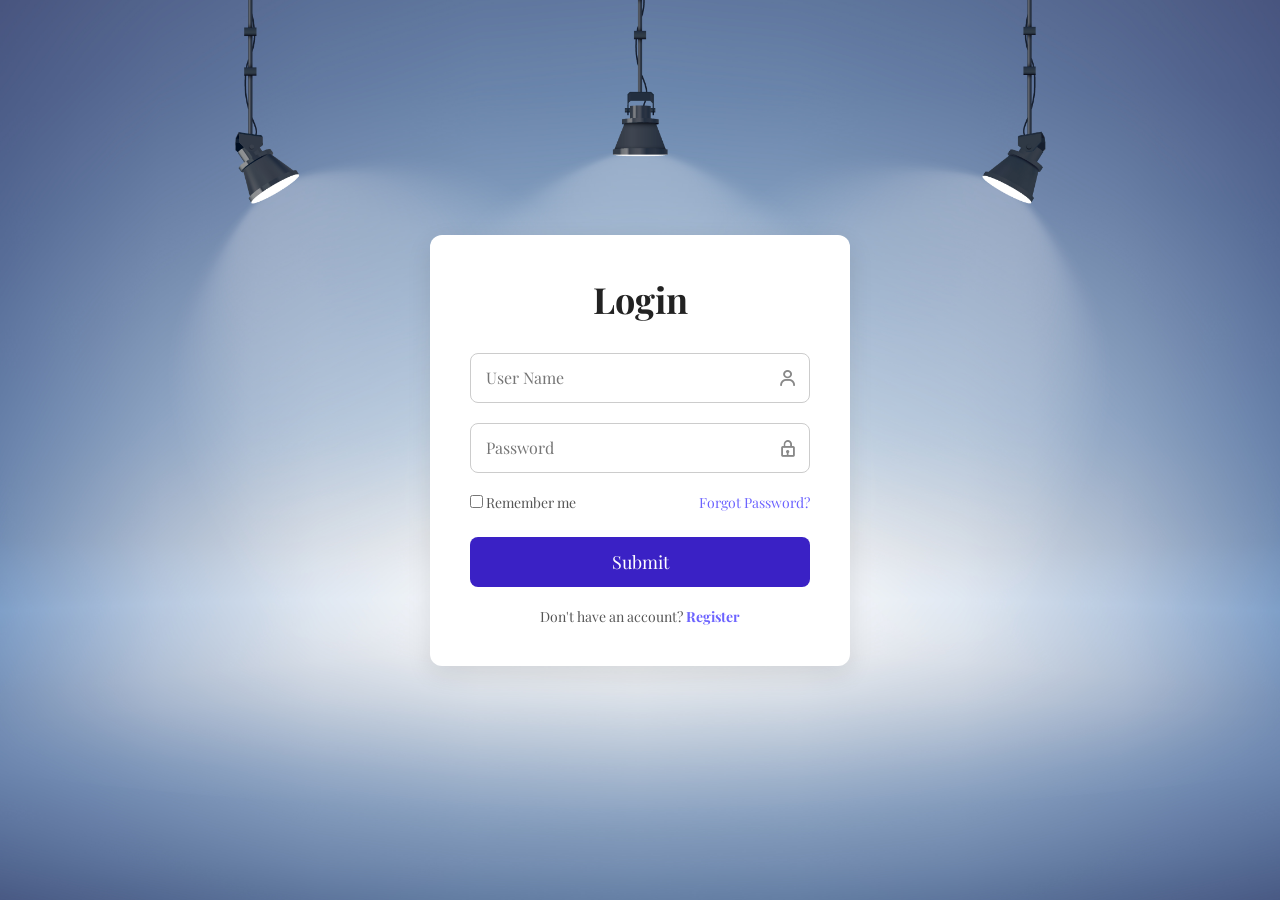
==== index.html @ 603d8886 "Rename main.html to index.html" ====
<!DOCTYPE html>
<html lang="en">
<head>
    <title>Login Form</title>
    <meta charset="UTF-8">
    <meta name="viewport" content="width=device-width, initial-scale=1.0">
    <link rel="stylesheet" href="style.css">
    <link href="https://unpkg.com/boxicons@2.1.4/css/boxicons.min.css" rel="stylesheet">
</head>
<body>

    <div class="login-container">
        <h1>Login</h1>

        <div class="input-login">
            <input type="text" placeholder="User Name">
            <i class="bx bx-user"></i>
        </div>

        <div class="input-login">
            <input type="password" placeholder="Password">
            <i class="bx bx-lock"></i>
        </div>

        <div class="remember-login">
            <label><input type="checkbox"> Remember me</label>
            <a href="">Forgot Password?</a>
        </div>

<button type="submit" class="btn" onclick="window.location.href='home.html'">Submit</button>
        <div class="register">
            <p>Don't have an account? <a href="Register">Register</a></p>
        </div>
    </div>

</body>
</html>
---- style.css ----
@import url('https://fonts.googleapis.com/css2?family=Playfair+Display:ital,wght@0,400..900;1,400..900&display=swap');

* {
    padding: 0;
    margin: 0;
    box-sizing: border-box;
    font-family: "Playfair Display", serif;
}

body {
    display: flex;
    justify-content: center;
    min-height: 100vh;
    align-items: center;
 background: url("images/1.jpg") no-repeat center center / cover;
}

.login-container {
    width: 420px;
    background-color: #fff;
    padding: 40px;
    border-radius: 12px;
    box-shadow: 0 8px 24px rgba(0, 0, 0, 0.1);
}

.login-container h1 {
    font-size: 36px;
    text-align: center;
    margin-bottom: 30px;
    color: #222;
}

.input-login {
    position: relative;
    width: 100%;
    margin-bottom: 20px;
}

.input-login input {
    width: 100%;
    height: 50px;
    padding: 0 40px 0 15px;
    border: 1px solid #ccc;
    border-radius: 8px;
    font-size: 16px;
    outline: none;
    transition: border-color 0.3s;
}

.input-login input:focus {
    border-color: #6c63ff;
}

.input-login i {
    position: absolute;
    right: 12px;
    top: 50%;
    transform: translateY(-50%);
    font-size: 20px;
    color: #888;
}

.remember-login {
    display: flex;
    justify-content: space-between;
    align-items: center;
    margin-bottom: 25px;
    font-size: 14px;
    color: #555;
}

.remember-login a {
    color: #6c63ff;
    text-decoration: none;
}

.remember-login a:hover {
    text-decoration: underline;
}

.btn {
    width: 100%;
    height: 50px;
    background-color: #3a21c5;
    color: #fff;
    border: none;
    border-radius: 8px;
    font-size: 18px;
    cursor: pointer;
    transition: background-color 0.3s;
}

.btn:hover {
    background-color: #574fd6;
}

.register {
    text-align: center;
    margin-top: 20px;
    font-size: 14px;
    color: #555;
}

.register a {
    color: #6c63ff;
    text-decoration: none;
    font-weight: bold;
}

.register a:hover {
    text-decoration: underline;
}
.home-container {
    display: flex;
    justify-content: center;
    align-items: center;
    min-height: 100vh;
}

.home-card {
    background-color: rgba(255, 255, 255, 0.9);
    padding: 50px;
    border-radius: 12px;
    text-align: center;
    max-width: 500px;
    box-shadow: 0 8px 24px rgba(0,0,0,0.2);
}

.home-card h1 {
    font-size: 40px;
    margin-bottom: 20px;
    color: #222;
}

.home-card p {
    font-size: 16px;
    color: #444;
    margin-bottom: 15px;
    line-height: 1.6;
}

.home-card a.btn {
    display: inline-block;
    margin-top: 10px;
    padding: 12px 30px;
    background-color: #3a21c5;
    color: #fff;
    border-radius: 8px;
    text-decoration: none;
    font-size: 16px;
    transition: background-color 0.3s;
}

.home-card a.btn:hover {
    background-color: #574fd6;
}
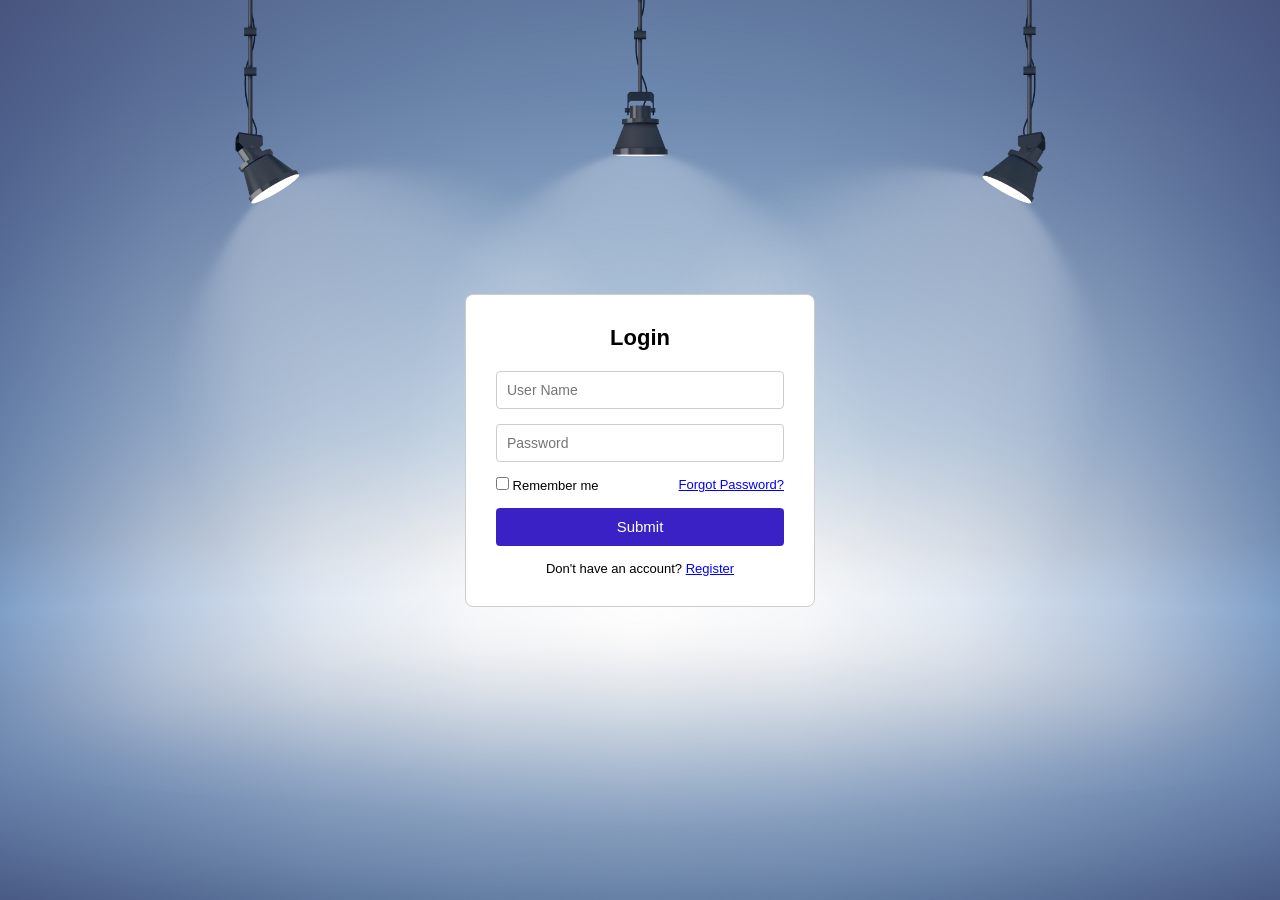
==== commit ac17cef6: "Update index.html" ====
--- a/index.html
+++ b/index.html
@@ -5,7 +5,6 @@
     <meta charset="UTF-8">
     <meta name="viewport" content="width=device-width, initial-scale=1.0">
     <link rel="stylesheet" href="style.css">
-    <link href="https://unpkg.com/boxicons@2.1.4/css/boxicons.min.css" rel="stylesheet">
 </head>
 <body>
 
--- a/style.css
+++ b/style.css
@@ -1,156 +1,99 @@
-@import url('https://fonts.googleapis.com/css2?family=Playfair+Display:ital,wght@0,400..900;1,400..900&display=swap');
-
 * {
-    padding: 0;
-    margin: 0;
-    box-sizing: border-box;
-    font-family: "Playfair Display", serif;
+  padding: 0;
+  margin: 0;
+  box-sizing: border-box;
+  font-family: Arial, sans-serif;
 }
-
 body {
-    display: flex;
-    justify-content: center;
-    min-height: 100vh;
-    align-items: center;
- background: url("images/1.jpg") no-repeat center center / cover;
+  display: flex;
+  justify-content: center;
+  min-height: 100vh;
+  align-items: center;
+  background: url("images/1.jpg") no-repeat center center / cover;
 }
-
 .login-container {
-    width: 420px;
-    background-color: #fff;
-    padding: 40px;
-    border-radius: 12px;
-    box-shadow: 0 8px 24px rgba(0, 0, 0, 0.1);
+  width: 350px;
+  background-color: #fff;
+  padding: 30px;
+  border-radius: 8px;
+  border: 1px solid #ccc;
 }
-
 .login-container h1 {
-    font-size: 36px;
-    text-align: center;
-    margin-bottom: 30px;
-    color: #222;
+  font-size: 22px;
+  text-align: center;
+  margin-bottom: 20px;
 }
-
 .input-login {
-    position: relative;
-    width: 100%;
-    margin-bottom: 20px;
+  width: 100%;
+  margin-bottom: 15px;
 }
-
 .input-login input {
-    width: 100%;
-    height: 50px;
-    padding: 0 40px 0 15px;
-    border: 1px solid #ccc;
-    border-radius: 8px;
-    font-size: 16px;
-    outline: none;
-    transition: border-color 0.3s;
+  width: 100%;
+  height: 38px;
+  padding: 0 10px;
+  border: 1px solid #ccc;
+  border-radius: 4px;
+  font-size: 14px;
+  outline: none;
 }
-
-.input-login input:focus {
-    border-color: #6c63ff;
+.remember-login {
+  display: flex;
+  justify-content: space-between;
+  align-items: center;
+  margin-bottom: 15px;
+  font-size: 13px;
 }
-
-.input-login i {
-    position: absolute;
-    right: 12px;
-    top: 50%;
-    transform: translateY(-50%);
-    font-size: 20px;
-    color: #888;
+.remember-login a {
+  color: blue;
 }
-
-.remember-login {
-    display: flex;
-    justify-content: space-between;
-    align-items: center;
-    margin-bottom: 25px;
-    font-size: 14px;
-    color: #555;
+.btn {
+  width: 100%;
+  height: 38px;
+  background-color: #3a21c5;
+  color: #fff;
+  border: none;
+  border-radius: 4px;
+  font-size: 15px;
+  cursor: pointer;
 }
-
-.remember-login a {
-    color: #6c63ff;
-    text-decoration: none;
+.register {
+  text-align: center;
+  margin-top: 15px;
+  font-size: 13px;
 }
-
-.remember-login a:hover {
-    text-decoration: underline;
-}
-
-.btn {
-    width: 100%;
-    height: 50px;
-    background-color: #3a21c5;
-    color: #fff;
-    border: none;
-    border-radius: 8px;
-    font-size: 18px;
-    cursor: pointer;
-    transition: background-color 0.3s;
-}
-
-.btn:hover {
-    background-color: #574fd6;
-}
-
-.register {
-    text-align: center;
-    margin-top: 20px;
-    font-size: 14px;
-    color: #555;
-}
-
 .register a {
-    color: #6c63ff;
-    text-decoration: none;
-    font-weight: bold;
-}
-
-.register a:hover {
-    text-decoration: underline;
+  color: blue;
 }
 .home-container {
-    display: flex;
-    justify-content: center;
-    align-items: center;
-    min-height: 100vh;
+  display: flex;
+  justify-content: center;
+  align-items: center;
+  min-height: 100vh;
 }
-
 .home-card {
-    background-color: rgba(255, 255, 255, 0.9);
-    padding: 50px;
-    border-radius: 12px;
-    text-align: center;
-    max-width: 500px;
-    box-shadow: 0 8px 24px rgba(0,0,0,0.2);
+  background-color: #fff;
+  padding: 35px;
+  border-radius: 8px;
+  border: 1px solid #ccc;
+  text-align: center;
+  max-width: 420px;
 }
-
 .home-card h1 {
-    font-size: 40px;
-    margin-bottom: 20px;
-    color: #222;
+  font-size: 26px;
+  margin-bottom: 15px;
 }
-
 .home-card p {
-    font-size: 16px;
-    color: #444;
-    margin-bottom: 15px;
-    line-height: 1.6;
+  font-size: 14px;
+  margin-bottom: 10px;
+  line-height: 1.5;
 }
-
 .home-card a.btn {
-    display: inline-block;
-    margin-top: 10px;
-    padding: 12px 30px;
-    background-color: #3a21c5;
-    color: #fff;
-    border-radius: 8px;
-    text-decoration: none;
-    font-size: 16px;
-    transition: background-color 0.3s;
+  display: inline-block;
+  margin-top: 10px;
+  padding: 10px 25px;
+  background-color: #3a21c5;
+  color: #fff;
+  border-radius: 4px;
+  text-decoration: none;
+  font-size: 14px;
 }
-
-.home-card a.btn:hover {
-    background-color: #574fd6;
-}
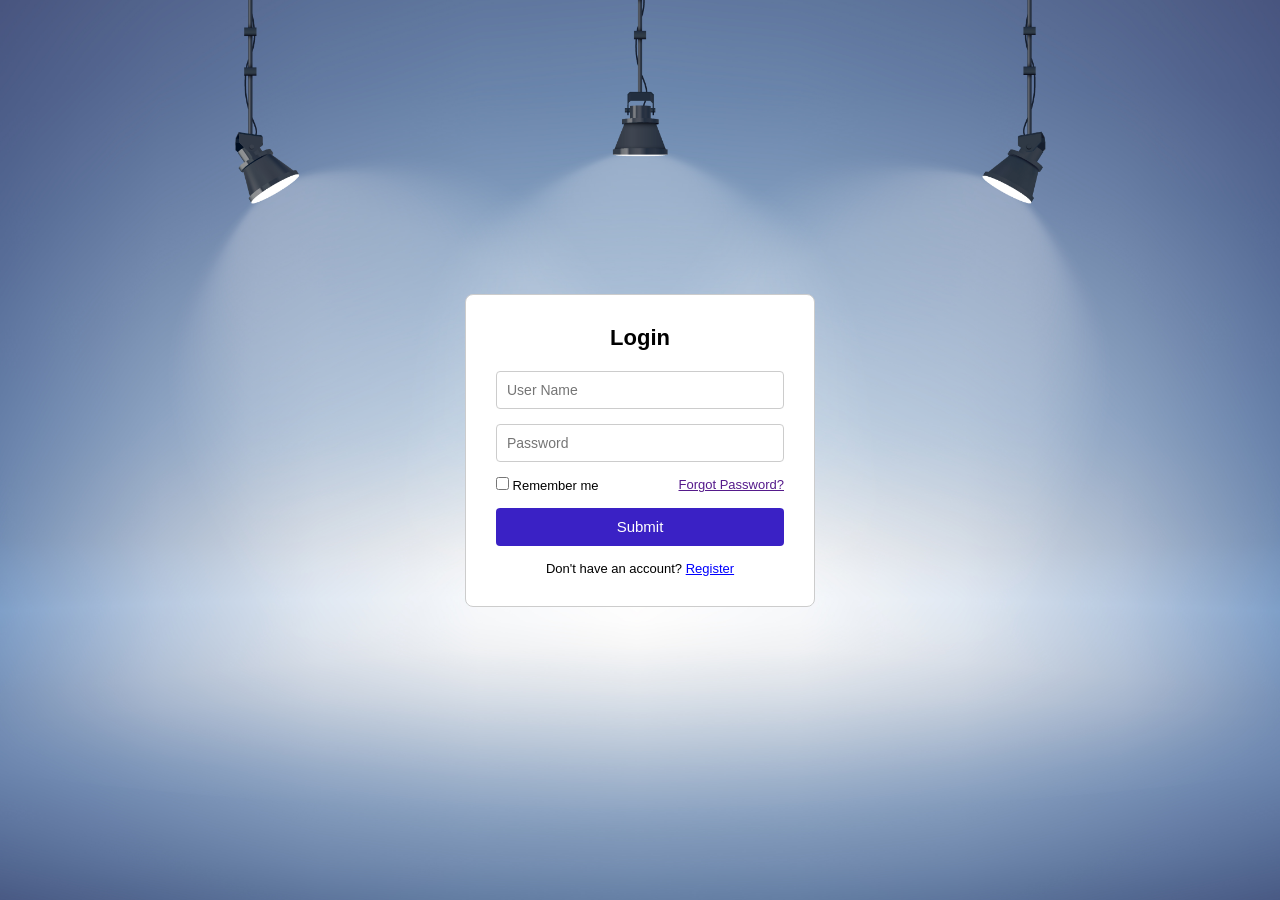
==== commit ead38c64: "Update index.html" ====
--- a/index.html
+++ b/index.html
@@ -13,12 +13,10 @@
 
         <div class="input-login">
             <input type="text" placeholder="User Name">
-            <i class="bx bx-user"></i>
         </div>
 
         <div class="input-login">
             <input type="password" placeholder="Password">
-            <i class="bx bx-lock"></i>
         </div>
 
         <div class="remember-login">
--- a/style.css
+++ b/style.css
@@ -43,7 +43,7 @@
   margin-bottom: 15px;
   font-size: 13px;
 }
-.remember-login a {
+.forgot-password a {
   color: blue;
 }
 .btn {
@@ -94,6 +94,5 @@
   background-color: #3a21c5;
   color: #fff;
   border-radius: 4px;
-  text-decoration: none;
   font-size: 14px;
 }
